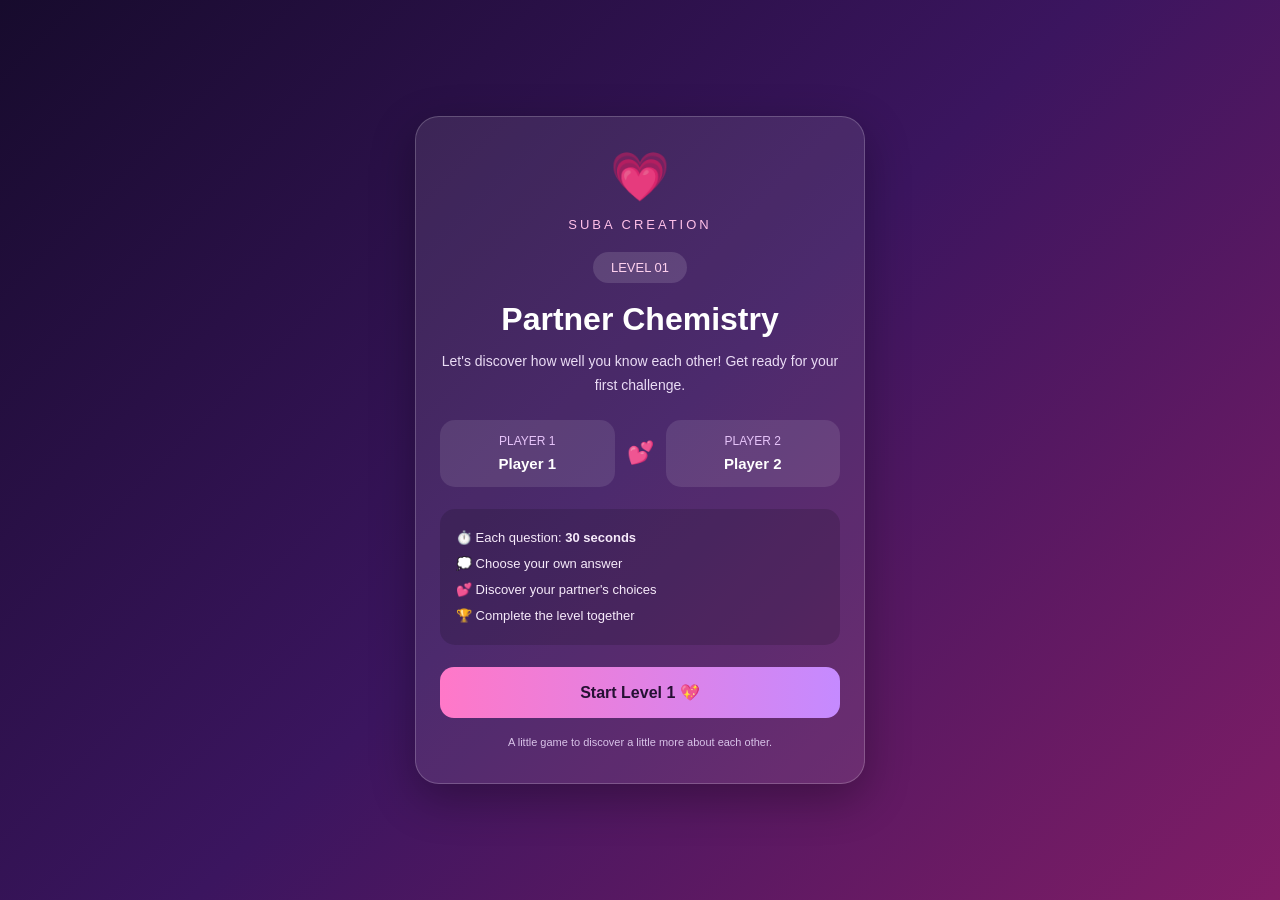
==== level1.html @ a57923f9 "Add files via upload" ====
<!DOCTYPE html>
<html lang="en">
<head>
  <meta charset="UTF-8">
  <meta name="viewport" content="width=device-width, initial-scale=1.0">
  <title>Level 1 | Suba Creation</title>

  <style>
    * {
      margin: 0;
      padding: 0;
      box-sizing: border-box;
    }

    body {
      min-height: 100vh;
      display: flex;
      justify-content: center;
      align-items: center;
      padding: 20px;
      font-family: Arial, sans-serif;
      color: white;
      background: linear-gradient(135deg, #170b2d, #3b155f, #811d66);
    }

    .container {
      width: 100%;
      max-width: 450px;
      padding: 32px 24px;
      text-align: center;
      background: rgba(255, 255, 255, 0.09);
      border: 1px solid rgba(255, 255, 255, 0.2);
      border-radius: 24px;
      box-shadow: 0 15px 45px rgba(0, 0, 0, 0.3);
    }

    .heart {
      font-size: 48px;
      margin-bottom: 12px;
    }

    .brand {
      color: #ffc0e8;
      font-size: 13px;
      letter-spacing: 3px;
      margin-bottom: 20px;
    }

    .level {
      display: inline-block;
      padding: 8px 18px;
      margin-bottom: 18px;
      background: rgba(255, 255, 255, 0.13);
      border-radius: 30px;
      color: #ffd2ef;
      font-size: 13px;
    }

    h1 {
      font-size: 32px;
      margin-bottom: 12px;
    }

    .description {
      color: #eadcf5;
      line-height: 1.7;
      font-size: 14px;
      margin-bottom: 22px;
    }

    .players {
      display: flex;
      align-items: center;
      justify-content: center;
      gap: 12px;
      margin: 22px 0;
    }

    .player {
      flex: 1;
      min-width: 0;
      padding: 14px 8px;
      background: rgba(255, 255, 255, 0.1);
      border-radius: 15px;
      overflow-wrap: anywhere;
    }

    .player span {
      display: block;
      font-size: 12px;
      color: #e7c5fa;
      margin-bottom: 7px;
    }

    .player strong {
      font-size: 15px;
    }

    .heart-small {
      font-size: 22px;
    }

    .rules {
      padding: 16px;
      margin: 22px 0;
      text-align: left;
      background: rgba(0, 0, 0, 0.15);
      border-radius: 15px;
      color: #f6eafa;
      font-size: 13px;
      line-height: 2;
    }

    .start-btn {
      display: block;
      width: 100%;
      padding: 16px;
      border: none;
      border-radius: 14px;
      background: linear-gradient(90deg, #ff78c8, #c58aff);
      color: #251033;
      font-size: 16px;
      font-weight: bold;
      cursor: pointer;
      text-decoration: none;
    }

    .start-btn:active {
      transform: scale(0.98);
    }

    .note {
      margin-top: 16px;
      color: #d8c3e8;
      font-size: 11px;
      line-height: 1.6;
    }
  </style>
</head>

<body>
  <main class="container">
    <div class="heart">💗</div>

    <p class="brand">SUBA CREATION</p>

    <span class="level">LEVEL 01</span>

    <h1>Partner Chemistry</h1>

    <p class="description">
      Let's discover how well you know each other!
      Get ready for your first challenge.
    </p>

    <div class="players">
      <div class="player">
        <span>PLAYER 1</span>
        <strong id="player1">Player 1</strong>
      </div>

      <div class="heart-small">💕</div>

      <div class="player">
        <span>PLAYER 2</span>
        <strong id="player2">Player 2</strong>
      </div>
    </div>

    <div class="rules">
      ⏱️ Each question: <strong>30 seconds</strong><br>
      💭 Choose your own answer<br>
      💕 Discover your partner's choices<br>
      🏆 Complete the level together
    </div>

    <a href="#" class="start-btn" id="startButton">
      Start Level 1 💖
    </a>

    <p class="note">
      A little game to discover a little more about each other.
    </p>
  </main>

  <script>
    const params = new URLSearchParams(window.location.search);

    const roomCode = params.get("room");
    const name1 = params.get("name1") || "Player 1";
    const name2 = params.get("name2") || "Player 2";

    document.getElementById("player1").textContent = name1;
    document.getElementById("player2").textContent = name2;

    document.getElementById("startButton").addEventListener("click", function (event) {
      event.preventDefault();

      const nextParams = new URLSearchParams();

      if (roomCode) nextParams.set("room", roomCode);
      nextParams.set("name1", name1);
      nextParams.set("name2", name2);

      window.location.href =
        "question1.html?" + nextParams.toString();
    });
  </script>
</body>
</html>
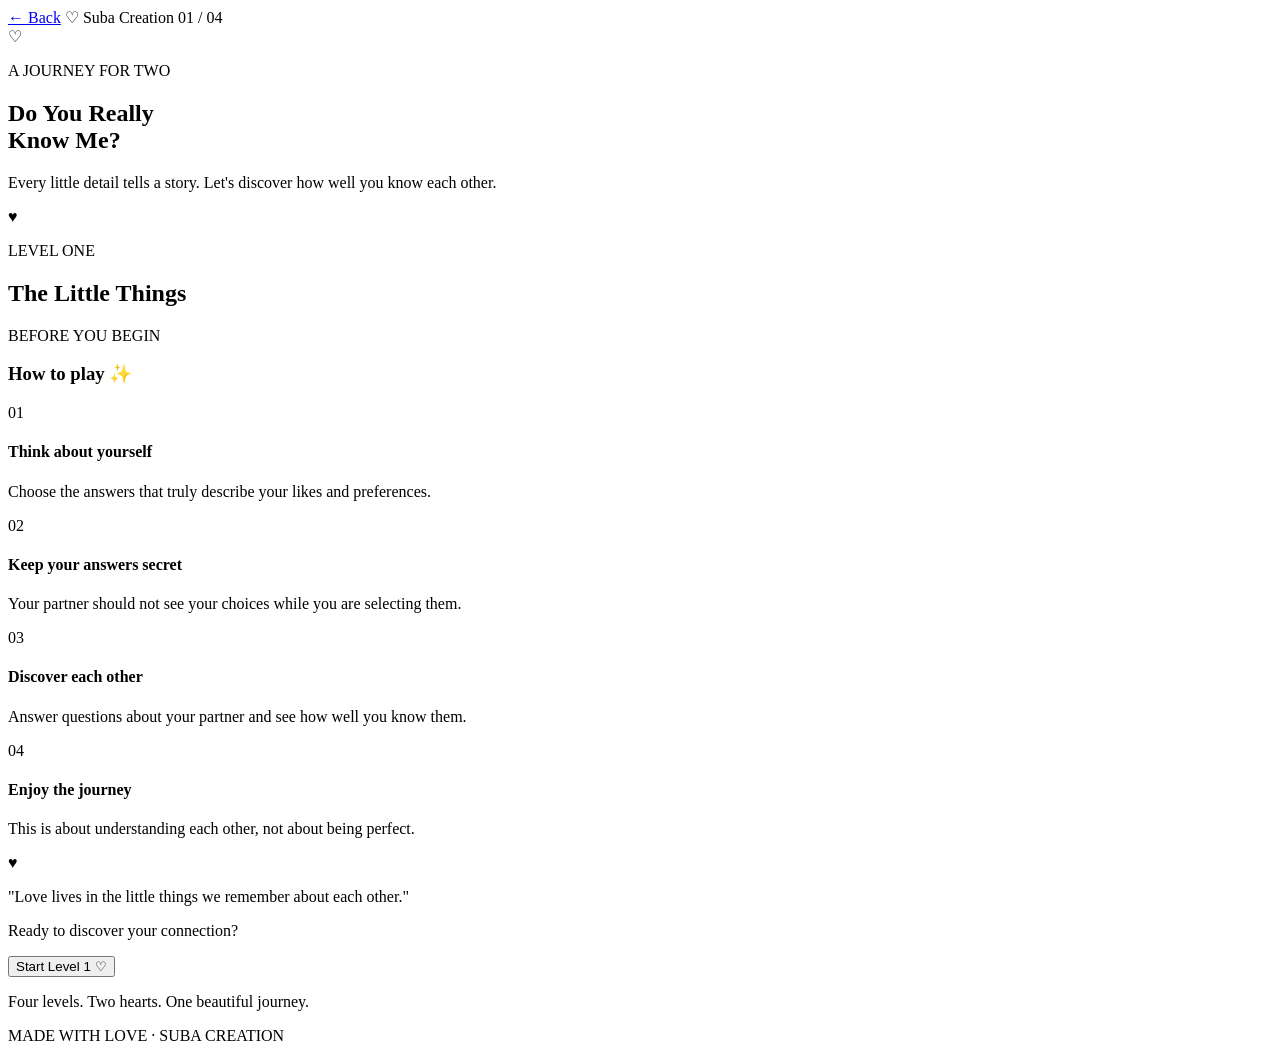
==== commit 3b5f239d: "Add files via upload" ====
--- a/level1.html
+++ b/level1.html
@@ -5,207 +5,107 @@
   <meta charset="UTF-8">
   <meta name="viewport" content="width=device-width, initial-scale=1.0">
   <title>Level 1 | Suba Creation</title>
+  <link rel="stylesheet" href="Style.css">
+</head>
+<body>
 
-  <style>
-    * {
-      margin: 0;
-      padding: 0;
-      box-sizing: border-box;
-    }
+  <main class="page">
 
-    body {
-      min-height: 100vh;
-      display: flex;
-      justify-content: center;
-      align-items: center;
-      padding: 20px;
-      font-family: Arial, sans-serif;
-      color: white;
-      background: linear-gradient(135deg, #170b2d, #3b155f, #811d66);
-    }
+    <header class="topbar">
+      <a href="index.html" class="back-link">← Back</a>
+      <span class="brand">♡ Suba Creation</span>
+      <span class="level-count">01 / 04</span>
+    </header>
 
-    .container {
-      width: 100%;
-      max-width: 450px;
-      padding: 32px 24px;
-      text-align: center;
-      background: rgba(255, 255, 255, 0.09);
-      border: 1px solid rgba(255, 255, 255, 0.2);
-      border-radius: 24px;
-      box-shadow: 0 15px 45px rgba(0, 0, 0, 0.3);
-    }
+    <section class="hero">
+      <div class="heart">♡</div>
+      <p class="eyebrow">A JOURNEY FOR TWO</p>
 
-    .heart {
-      font-size: 48px;
-      margin-bottom: 12px;
-    }
+      <h1>Do You Really<br>Know Me?</h1>
 
-    .brand {
-      color: #ffc0e8;
-      font-size: 13px;
-      letter-spacing: 3px;
-      margin-bottom: 20px;
-    }
+      <p class="subtitle">
+        Every little detail tells a story.
+        Let's discover how well you know each other.
+      </p>
 
-    .level {
-      display: inline-block;
-      padding: 8px 18px;
-      margin-bottom: 18px;
-      background: rgba(255, 255, 255, 0.13);
-      border-radius: 30px;
-      color: #ffd2ef;
-      font-size: 13px;
-    }
-
-    h1 {
-      font-size: 32px;
-      margin-bottom: 12px;
-    }
-
-    .description {
-      color: #eadcf5;
-      line-height: 1.7;
-      font-size: 14px;
-      margin-bottom: 22px;
-    }
-
-    .players {
-      display: flex;
-      align-items: center;
-      justify-content: center;
-      gap: 12px;
-      margin: 22px 0;
-    }
-
-    .player {
-      flex: 1;
-      min-width: 0;
-      padding: 14px 8px;
-      background: rgba(255, 255, 255, 0.1);
-      border-radius: 15px;
-      overflow-wrap: anywhere;
-    }
-
-    .player span {
-      display: block;
-      font-size: 12px;
-      color: #e7c5fa;
-      margin-bottom: 7px;
-    }
-
-    .player strong {
-      font-size: 15px;
-    }
-
-    .heart-small {
-      font-size: 22px;
-    }
-
-    .rules {
-      padding: 16px;
-      margin: 22px 0;
-      text-align: left;
-      background: rgba(0, 0, 0, 0.15);
-      border-radius: 15px;
-      color: #f6eafa;
-      font-size: 13px;
-      line-height: 2;
-    }
-
-    .start-btn {
-      display: block;
-      width: 100%;
-      padding: 16px;
-      border: none;
-      border-radius: 14px;
-      background: linear-gradient(90deg, #ff78c8, #c58aff);
-      color: #251033;
-      font-size: 16px;
-      font-weight: bold;
-      cursor: pointer;
-      text-decoration: none;
-    }
-
-    .start-btn:active {
-      transform: scale(0.98);
-    }
-
-    .note {
-      margin-top: 16px;
-      color: #d8c3e8;
-      font-size: 11px;
-      line-height: 1.6;
-    }
-  </style>
-</head>
-
-<body>
-  <main class="container">
-    <div class="heart">💗</div>
-
-    <p class="brand">SUBA CREATION</p>
-
-    <span class="level">LEVEL 01</span>
-
-    <h1>Partner Chemistry</h1>
-
-    <p class="description">
-      Let's discover how well you know each other!
-      Get ready for your first challenge.
-    </p>
-
-    <div class="players">
-      <div class="player">
-        <span>PLAYER 1</span>
-        <strong id="player1">Player 1</strong>
+      <div class="love-line">
+        <span></span>
+        <span class="tiny-heart">♥</span>
+        <span></span>
       </div>
 
-      <div class="heart-small">💕</div>
+      <p class="level-label">LEVEL ONE</p>
+      <h2>The Little Things</h2>
+    </section>
 
-      <div class="player">
-        <span>PLAYER 2</span>
-        <strong id="player2">Player 2</strong>
+    <section class="instruction-card">
+      <p class="card-label">BEFORE YOU BEGIN</p>
+      <h3>How to play ✨</h3>
+
+      <div class="step">
+        <div class="step-number">01</div>
+        <div>
+          <h4>Think about yourself</h4>
+          <p>Choose the answers that truly describe your likes and preferences.</p>
+        </div>
       </div>
-    </div>
 
-    <div class="rules">
-      ⏱️ Each question: <strong>30 seconds</strong><br>
-      💭 Choose your own answer<br>
-      💕 Discover your partner's choices<br>
-      🏆 Complete the level together
-    </div>
+      <div class="step">
+        <div class="step-number">02</div>
+        <div>
+          <h4>Keep your answers secret</h4>
+          <p>Your partner should not see your choices while you are selecting them.</p>
+        </div>
+      </div>
 
-    <a href="#" class="start-btn" id="startButton">
-      Start Level 1 💖
-    </a>
+      <div class="step">
+        <div class="step-number">03</div>
+        <div>
+          <h4>Discover each other</h4>
+          <p>Answer questions about your partner and see how well you know them.</p>
+        </div>
+      </div>
 
-    <p class="note">
-      A little game to discover a little more about each other.
-    </p>
+      <div class="step">
+        <div class="step-number">04</div>
+        <div>
+          <h4>Enjoy the journey</h4>
+          <p>This is about understanding each other, not about being perfect.</p>
+        </div>
+      </div>
+    </section>
+
+    <section class="note-card">
+      <span class="note-heart">♥</span>
+      <p>
+        "Love lives in the little things we remember
+        about each other."
+      </p>
+    </section>
+
+    <section class="start-section">
+      <p class="ready-text">Ready to discover your connection?</p>
+
+      <button type="button" id="startBtn">
+        Start Level 1 <span>♡</span>
+      </button>
+
+      <p class="bottom-note">
+        Four levels. Two hearts. One beautiful journey.
+      </p>
+    </section>
+
+    <footer>MADE WITH LOVE · SUBA CREATION</footer>
+
   </main>
 
   <script>
-    const params = new URLSearchParams(window.location.search);
+    const startButton = document.getElementById("startBtn");
 
-    const roomCode = params.get("room");
-    const name1 = params.get("name1") || "Player 1";
-    const name2 = params.get("name2") || "Player 2";
-
-    document.getElementById("player1").textContent = name1;
-    document.getElementById("player2").textContent = name2;
-
-    document.getElementById("startButton").addEventListener("click", function (event) {
-      event.preventDefault();
-
-      const nextParams = new URLSearchParams();
-
-      if (roomCode) nextParams.set("room", roomCode);
-      nextParams.set("name1", name1);
-      nextParams.set("name2", name2);
-
-      window.location.href =
-        "question1.html?" + nextParams.toString();
+    startButton.addEventListener("click", function () {
+      window.location.href = "ques1.html";
     });
   </script>
+
 </body>
 </html>
